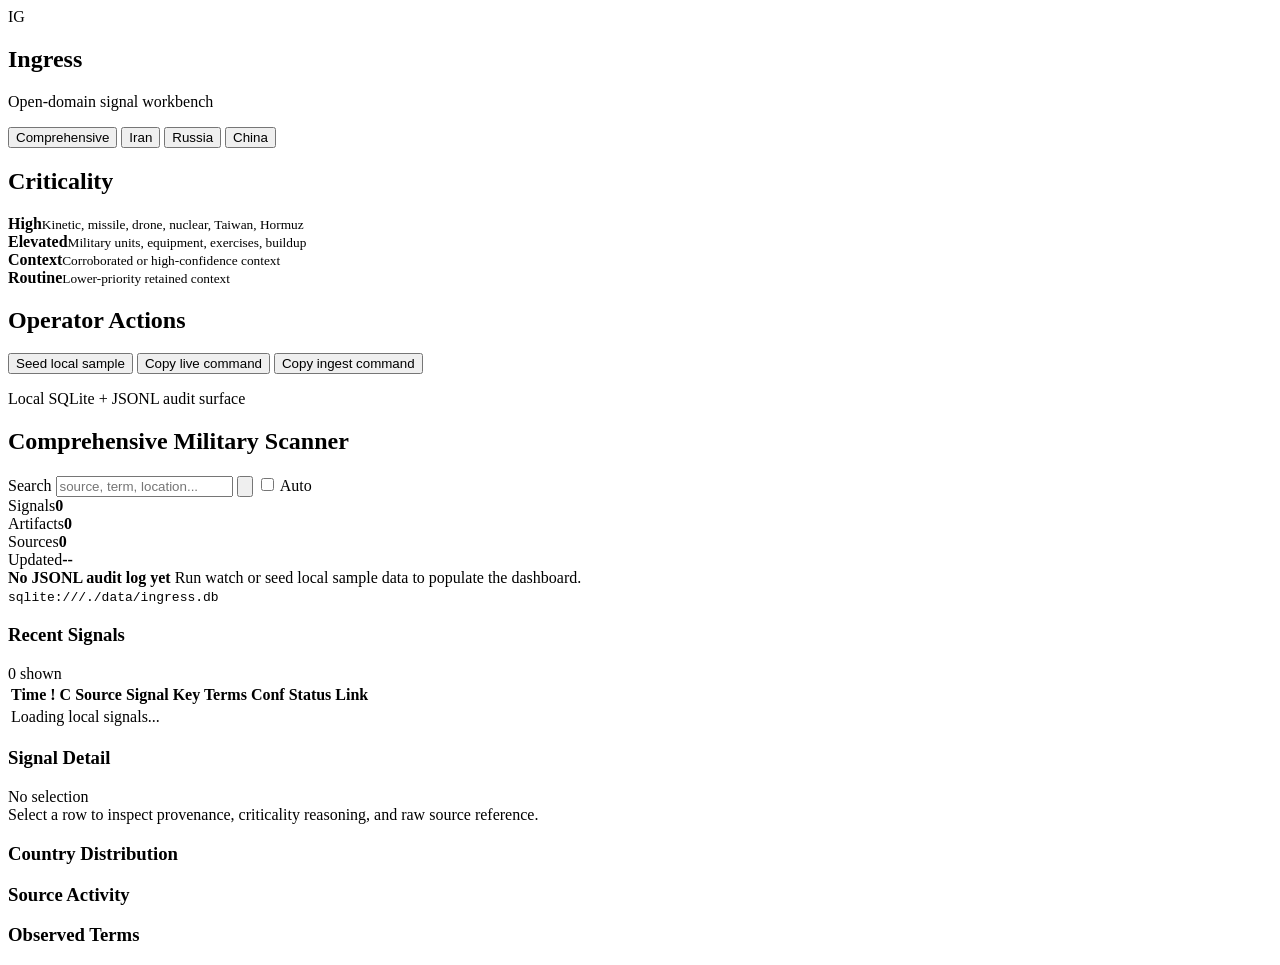
==== src/ingress/web/index.html @ f1802229 "Add Ingress web console" ====
<!doctype html>
<html lang="en">
  <head>
    <meta charset="utf-8" />
    <meta name="viewport" content="width=device-width, initial-scale=1" />
    <title>Ingress Web Console</title>
    <link rel="stylesheet" href="/assets/styles.css" />
  </head>
  <body>
    <div class="app-shell">
      <aside class="side-rail" aria-label="Ingress navigation">
        <div class="brand-block">
          <div class="brand-mark" aria-hidden="true">IG</div>
          <div>
            <h1>Ingress</h1>
            <p>Open-domain signal workbench</p>
          </div>
        </div>

        <nav class="target-nav" aria-label="Target focus">
          <button class="target-tab active" data-target="comprehensive" type="button">Comprehensive</button>
          <button class="target-tab" data-target="iran" type="button">Iran</button>
          <button class="target-tab" data-target="russia" type="button">Russia</button>
          <button class="target-tab" data-target="china" type="button">China</button>
        </nav>

        <section class="rail-section" aria-labelledby="legend-title">
          <h2 id="legend-title">Criticality</h2>
          <div class="legend-list">
            <div><span class="legend-dot high"></span><strong>High</strong><small>Kinetic, missile, drone, nuclear, Taiwan, Hormuz</small></div>
            <div><span class="legend-dot elevated"></span><strong>Elevated</strong><small>Military units, equipment, exercises, buildup</small></div>
            <div><span class="legend-dot context"></span><strong>Context</strong><small>Corroborated or high-confidence context</small></div>
            <div><span class="legend-dot routine"></span><strong>Routine</strong><small>Lower-priority retained context</small></div>
          </div>
        </section>

        <section class="rail-section commands" aria-labelledby="commands-title">
          <h2 id="commands-title">Operator Actions</h2>
          <button id="seedSample" class="command-button" type="button">Seed local sample</button>
          <button id="copyLive" class="command-button secondary" type="button">Copy live command</button>
          <button id="copyIngest" class="command-button secondary" type="button">Copy ingest command</button>
        </section>
      </aside>

      <main class="workspace">
        <header class="topbar">
          <div>
            <p class="eyeline">Local SQLite + JSONL audit surface</p>
            <h2 id="viewTitle">Comprehensive Military Scanner</h2>
          </div>
          <div class="toolbar" aria-label="Dashboard controls">
            <label class="search-box">
              <span>Search</span>
              <input id="searchInput" type="search" placeholder="source, term, location..." autocomplete="off" />
            </label>
            <button id="refreshNow" class="icon-button" type="button" title="Refresh now" aria-label="Refresh now">
              <svg viewBox="0 0 24 24" aria-hidden="true"><path d="M20 12a8 8 0 0 1-13.66 5.66M4 12A8 8 0 0 1 17.66 6.34"/><path d="M20 5v6h-6M4 19v-6h6"/></svg>
            </button>
            <label class="toggle">
              <input id="autoRefresh" type="checkbox" />
              <span>Auto</span>
            </label>
          </div>
        </header>

        <section class="metrics-strip" aria-label="Operational summary">
          <div class="metric"><span>Signals</span><strong id="metricSignals">0</strong></div>
          <div class="metric"><span>Artifacts</span><strong id="metricArtifacts">0</strong></div>
          <div class="metric"><span>Sources</span><strong id="metricSources">0</strong></div>
          <div class="metric"><span>Updated</span><strong id="metricUpdated">--</strong></div>
        </section>

        <section class="audit-band" aria-label="Audit status">
          <div>
            <strong id="auditName">No JSONL audit log yet</strong>
            <span id="auditMeta">Run watch or seed local sample data to populate the dashboard.</span>
          </div>
          <code id="dbUrl">sqlite:///./data/ingress.db</code>
        </section>

        <section class="content-grid">
          <div class="signal-panel">
            <div class="panel-heading">
              <h3>Recent Signals</h3>
              <span id="resultCount">0 shown</span>
            </div>
            <div class="table-wrap">
              <table class="signal-table">
                <thead>
                  <tr>
                    <th>Time</th>
                    <th>!</th>
                    <th>C</th>
                    <th>Source</th>
                    <th>Signal</th>
                    <th>Key Terms</th>
                    <th>Conf</th>
                    <th>Status</th>
                    <th>Link</th>
                  </tr>
                </thead>
                <tbody id="signalsBody">
                  <tr><td colspan="9" class="empty-state">Loading local signals...</td></tr>
                </tbody>
              </table>
            </div>
          </div>

          <aside class="detail-panel" aria-label="Selected signal detail">
            <div class="panel-heading">
              <h3>Signal Detail</h3>
              <span id="detailTarget">No selection</span>
            </div>
            <div id="detailBody" class="detail-empty">
              Select a row to inspect provenance, criticality reasoning, and raw source reference.
            </div>
          </aside>
        </section>

        <section class="bottom-grid" aria-label="Summary panels">
          <div class="summary-panel">
            <div class="panel-heading"><h3>Country Distribution</h3></div>
            <div id="countryBars" class="bar-list"></div>
          </div>
          <div class="summary-panel">
            <div class="panel-heading"><h3>Source Activity</h3></div>
            <div id="sourceList" class="rank-list"></div>
          </div>
          <div class="summary-panel">
            <div class="panel-heading"><h3>Observed Terms</h3></div>
            <div id="termList" class="term-cloud"></div>
          </div>
        </section>
      </main>
    </div>

    <div id="toast" class="toast" role="status" aria-live="polite"></div>
    <script src="/assets/app.js" type="module"></script>
  </body>
</html>
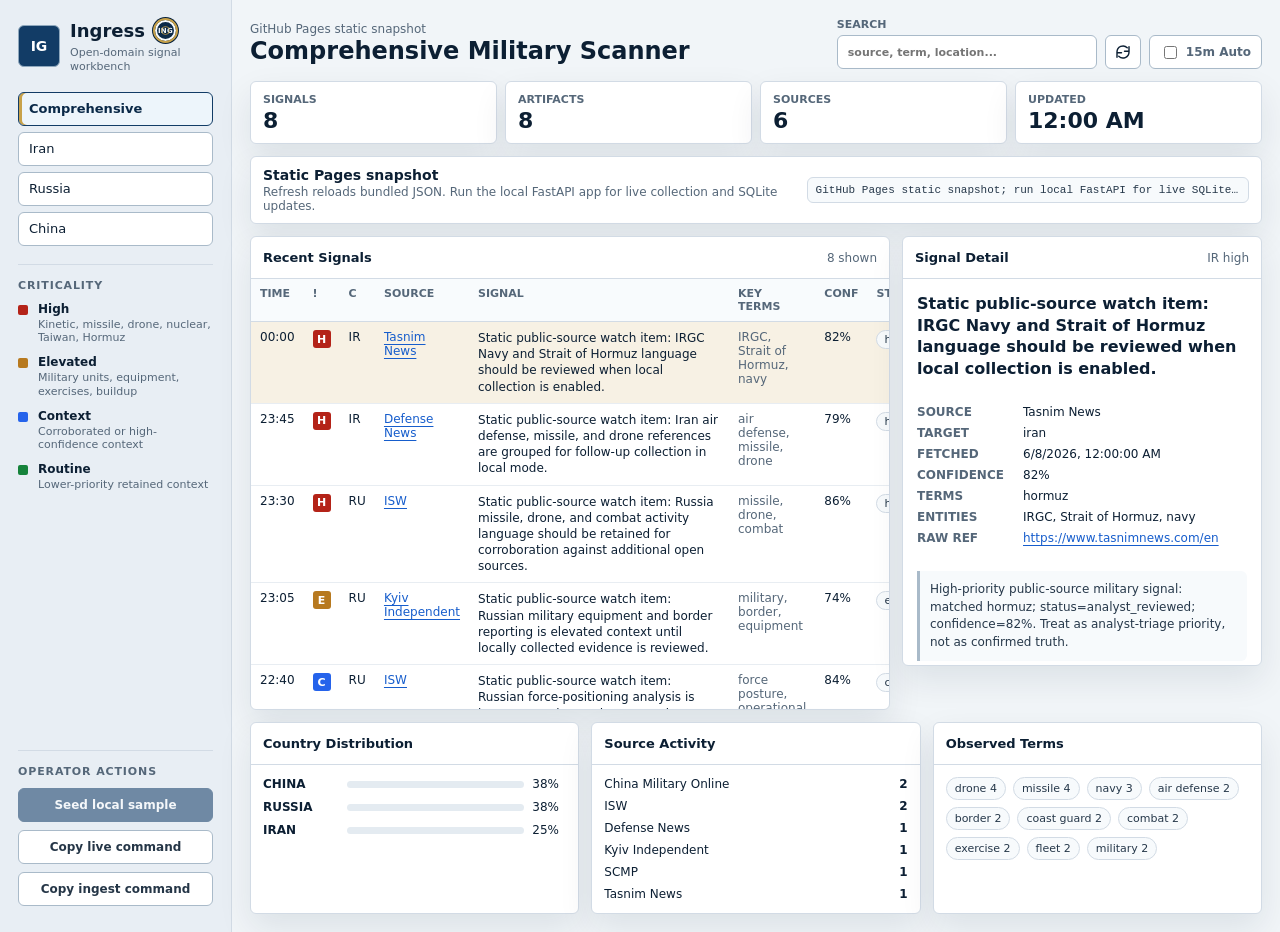
==== commit 4ae59fc7: "Publish GitHub Pages console" ====
--- a/src/ingress/web/index.html
+++ b/src/ingress/web/index.html
@@ -4,7 +4,7 @@
     <meta charset="utf-8" />
     <meta name="viewport" content="width=device-width, initial-scale=1" />
     <title>Ingress Web Console</title>
-    <link rel="stylesheet" href="/assets/styles.css" />
+    <link rel="stylesheet" href="assets/styles.css" />
   </head>
   <body>
     <div class="app-shell">
@@ -12,7 +12,10 @@
         <div class="brand-block">
           <div class="brand-mark" aria-hidden="true">IG</div>
           <div>
-            <h1>Ingress</h1>
+            <div class="brand-title-row">
+              <h1>Ingress</h1>
+              <span class="agency-seal" aria-hidden="true">ING</span>
+            </div>
             <p>Open-domain signal workbench</p>
           </div>
         </div>
@@ -58,7 +61,7 @@
             </button>
             <label class="toggle">
               <input id="autoRefresh" type="checkbox" />
-              <span>Auto</span>
+              <span>15m Auto</span>
             </label>
           </div>
         </header>
@@ -135,6 +138,6 @@
     </div>
 
     <div id="toast" class="toast" role="status" aria-live="polite"></div>
-    <script src="/assets/app.js" type="module"></script>
+    <script src="assets/app.js" type="module"></script>
   </body>
 </html>
--- a/src/ingress/web/assets/styles.css
+++ b/src/ingress/web/assets/styles.css
@@ -0,0 +1,821 @@
+:root {
+  color-scheme: light;
+  --bg: #f1f5f8;
+  --surface: #ffffff;
+  --surface-strong: #f7fafc;
+  --ink: #0c1f33;
+  --muted: #556779;
+  --faint: #8797a8;
+  --line: #d2dbe5;
+  --line-strong: #a9bac9;
+  --accent: #123c66;
+  --accent-strong: #0a2948;
+  --accent-soft: #edf5fb;
+  --seal-gold: #c8a24a;
+  --seal-gold-dark: #94701e;
+  --high: #b42318;
+  --elevated: #b7791f;
+  --context: #2563eb;
+  --routine: #16833b;
+  --shadow: 0 14px 34px rgba(13, 31, 51, 0.09);
+  --radius: 6px;
+}
+
+* {
+  box-sizing: border-box;
+}
+
+html,
+body {
+  min-height: 100%;
+}
+
+body {
+  margin: 0;
+  background: var(--bg);
+  color: var(--ink);
+  font-family:
+    Inter, ui-sans-serif, system-ui, -apple-system, BlinkMacSystemFont, "Segoe UI", sans-serif;
+  font-size: 14px;
+  letter-spacing: 0;
+  overflow-x: hidden;
+}
+
+button,
+input {
+  font: inherit;
+}
+
+button {
+  cursor: pointer;
+}
+
+button:disabled {
+  cursor: not-allowed;
+  opacity: 0.56;
+}
+
+a {
+  color: #165dcc;
+  text-decoration-thickness: 1px;
+  text-underline-offset: 3px;
+}
+
+.app-shell {
+  display: grid;
+  grid-template-columns: 232px minmax(0, 1fr);
+  min-height: 100vh;
+}
+
+.side-rail {
+  display: flex;
+  flex-direction: column;
+  gap: 18px;
+  padding: 18px;
+  border-right: 1px solid var(--line);
+  background: #e8eef4;
+}
+
+.brand-block {
+  display: grid;
+  grid-template-columns: 42px minmax(0, 1fr);
+  gap: 10px;
+  align-items: center;
+}
+
+.brand-mark {
+  display: grid;
+  place-items: center;
+  width: 42px;
+  height: 42px;
+  border: 1px solid #8fa8bd;
+  background: var(--accent);
+  color: #fff;
+  font-weight: 800;
+  border-radius: var(--radius);
+}
+
+.brand-title-row {
+  display: flex;
+  align-items: center;
+  gap: 8px;
+  min-width: 0;
+}
+
+.agency-seal {
+  position: relative;
+  display: inline-grid;
+  flex: 0 0 auto;
+  place-items: center;
+  width: 25px;
+  height: 25px;
+  border: 2px solid var(--seal-gold);
+  border-radius: 50%;
+  background: var(--accent-strong);
+  box-shadow:
+    inset 0 0 0 2px #f8fbfd,
+    0 0 0 1px #08223c;
+  color: #f8fbfd;
+  font-size: 7px;
+  font-weight: 900;
+  letter-spacing: 0.04em;
+}
+
+.agency-seal::before {
+  position: absolute;
+  inset: 6px;
+  border: 1px solid rgba(200, 162, 74, 0.76);
+  border-radius: 50%;
+  content: "";
+}
+
+.brand-block h1,
+.brand-block p,
+.topbar h2,
+.topbar p,
+.panel-heading h3 {
+  margin: 0;
+}
+
+.brand-block h1 {
+  font-size: 18px;
+  line-height: 1.1;
+}
+
+.brand-block p {
+  margin-top: 3px;
+  color: var(--muted);
+  font-size: 11px;
+  line-height: 1.25;
+}
+
+.target-nav {
+  display: grid;
+  gap: 6px;
+}
+
+.target-tab,
+.command-button,
+.icon-button {
+  min-height: 34px;
+  border: 1px solid var(--line-strong);
+  border-radius: var(--radius);
+  background: var(--surface);
+  color: var(--ink);
+}
+
+.target-tab {
+  padding: 0 10px;
+  text-align: left;
+  font-size: 13px;
+}
+
+.target-tab:hover,
+.command-button:hover,
+.icon-button:hover {
+  border-color: #9fa99b;
+  background: #fcfdfb;
+}
+
+.target-tab.active {
+  border-color: var(--accent);
+  background: var(--accent-soft);
+  box-shadow: inset 3px 0 0 var(--seal-gold);
+  color: var(--accent-strong);
+  font-weight: 700;
+}
+
+.rail-section {
+  padding-top: 14px;
+  border-top: 1px solid var(--line);
+}
+
+.rail-section h2 {
+  margin: 0 0 10px;
+  color: var(--muted);
+  font-size: 11px;
+  font-weight: 800;
+  letter-spacing: 0.08em;
+  text-transform: uppercase;
+}
+
+.legend-list {
+  display: grid;
+  gap: 10px;
+}
+
+.legend-list div {
+  display: grid;
+  grid-template-columns: 12px minmax(0, 1fr);
+  column-gap: 8px;
+  row-gap: 2px;
+  align-items: start;
+}
+
+.legend-list strong {
+  font-size: 12px;
+}
+
+.legend-list small {
+  grid-column: 2;
+  color: var(--muted);
+  font-size: 11px;
+  line-height: 1.25;
+}
+
+.legend-dot {
+  width: 10px;
+  height: 10px;
+  margin-top: 3px;
+  border-radius: 2px;
+}
+
+.legend-dot.high,
+.crit-high {
+  background: var(--high);
+}
+
+.legend-dot.elevated,
+.crit-elevated {
+  background: var(--elevated);
+}
+
+.legend-dot.context,
+.crit-corroborated {
+  background: var(--context);
+}
+
+.legend-dot.routine,
+.crit-routine {
+  background: var(--routine);
+}
+
+.commands {
+  margin-top: auto;
+}
+
+.command-button {
+  width: 100%;
+  margin-bottom: 8px;
+  padding: 0 10px;
+  font-size: 12px;
+  font-weight: 700;
+}
+
+.command-button:not(.secondary) {
+  border-color: var(--accent);
+  background: var(--accent);
+  color: #fff;
+}
+
+.command-button.secondary {
+  color: #253647;
+}
+
+.workspace {
+  display: flex;
+  flex-direction: column;
+  gap: 12px;
+  min-width: 0;
+  padding: 18px;
+}
+
+.topbar {
+  display: flex;
+  align-items: center;
+  justify-content: space-between;
+  gap: 14px;
+}
+
+.eyeline {
+  color: var(--muted);
+  font-size: 12px;
+}
+
+.topbar h2 {
+  margin-top: 2px;
+  font-size: 24px;
+  line-height: 1.15;
+}
+
+.toolbar {
+  display: flex;
+  align-items: end;
+  gap: 8px;
+}
+
+.search-box {
+  display: grid;
+  gap: 4px;
+  min-width: 260px;
+  color: var(--muted);
+  font-size: 11px;
+  font-weight: 700;
+  text-transform: uppercase;
+}
+
+.search-box input {
+  width: 100%;
+  height: 34px;
+  border: 1px solid var(--line-strong);
+  border-radius: var(--radius);
+  background: var(--surface);
+  color: var(--ink);
+  padding: 0 10px;
+}
+
+.icon-button {
+  display: grid;
+  place-items: center;
+  width: 36px;
+  height: 34px;
+}
+
+.icon-button svg {
+  width: 18px;
+  height: 18px;
+  fill: none;
+  stroke: currentColor;
+  stroke-linecap: round;
+  stroke-linejoin: round;
+  stroke-width: 1.9;
+}
+
+.toggle {
+  display: flex;
+  align-items: center;
+  gap: 6px;
+  height: 34px;
+  padding: 0 10px;
+  border: 1px solid var(--line-strong);
+  border-radius: var(--radius);
+  background: var(--surface);
+  color: var(--muted);
+  font-size: 12px;
+  font-weight: 700;
+}
+
+.metrics-strip {
+  display: grid;
+  grid-template-columns: repeat(4, minmax(0, 1fr));
+  gap: 8px;
+}
+
+.metric,
+.audit-band,
+.signal-panel,
+.detail-panel,
+.summary-panel {
+  border: 1px solid var(--line);
+  border-radius: var(--radius);
+  background: var(--surface);
+  box-shadow: var(--shadow);
+}
+
+.metric {
+  padding: 11px 12px;
+}
+
+.metric span {
+  display: block;
+  color: var(--muted);
+  font-size: 11px;
+  font-weight: 800;
+  text-transform: uppercase;
+}
+
+.metric strong {
+  display: block;
+  margin-top: 4px;
+  font-size: 22px;
+  line-height: 1;
+}
+
+.audit-band {
+  display: flex;
+  align-items: center;
+  justify-content: space-between;
+  gap: 12px;
+  padding: 10px 12px;
+}
+
+.audit-band strong,
+.audit-band span {
+  display: block;
+}
+
+.audit-band span {
+  margin-top: 2px;
+  color: var(--muted);
+  font-size: 12px;
+}
+
+.audit-band code {
+  max-width: 45%;
+  overflow: hidden;
+  border: 1px solid var(--line);
+  border-radius: var(--radius);
+  background: var(--surface-strong);
+  color: #26384a;
+  font-family: "SFMono-Regular", Consolas, "Liberation Mono", monospace;
+  font-size: 11px;
+  padding: 6px 8px;
+  text-overflow: ellipsis;
+  white-space: nowrap;
+}
+
+.content-grid {
+  display: grid;
+  grid-template-columns: minmax(0, 1fr) 360px;
+  gap: 12px;
+  align-items: start;
+  min-height: 360px;
+}
+
+.signal-panel,
+.detail-panel,
+.summary-panel {
+  min-width: 0;
+}
+
+.panel-heading {
+  display: flex;
+  align-items: center;
+  justify-content: space-between;
+  gap: 8px;
+  min-height: 42px;
+  border-bottom: 1px solid var(--line);
+  padding: 0 12px;
+}
+
+.panel-heading h3 {
+  font-size: 13px;
+}
+
+.panel-heading span {
+  color: var(--muted);
+  font-size: 12px;
+}
+
+.table-wrap {
+  overflow: auto;
+  max-height: min(430px, calc(100vh - 318px));
+}
+
+.signal-table {
+  width: 100%;
+  border-collapse: collapse;
+  font-size: 12px;
+}
+
+.signal-table th {
+  position: sticky;
+  top: 0;
+  z-index: 1;
+  border-bottom: 1px solid var(--line);
+  background: #f8fbfd;
+  color: var(--muted);
+  font-size: 11px;
+  font-weight: 800;
+  text-align: left;
+  text-transform: uppercase;
+}
+
+.signal-table th,
+.signal-table td {
+  padding: 8px 9px;
+  vertical-align: top;
+}
+
+.signal-table tbody tr {
+  border-bottom: 1px solid #e8edf2;
+}
+
+.signal-table tbody tr:hover,
+.signal-table tbody tr.selected {
+  background: #f7f1e4;
+}
+
+.crit-cell {
+  display: inline-grid;
+  place-items: center;
+  min-width: 18px;
+  height: 18px;
+  border-radius: 3px;
+  color: #fff;
+  font-size: 11px;
+  font-weight: 900;
+}
+
+.signal-text {
+  min-width: 260px;
+  max-width: 540px;
+  color: var(--ink);
+  line-height: 1.35;
+}
+
+.term-line,
+.muted {
+  color: var(--muted);
+}
+
+.term-line {
+  max-width: 190px;
+}
+
+.nowrap {
+  white-space: nowrap;
+}
+
+.status-pill {
+  display: inline-block;
+  border: 1px solid var(--line);
+  border-radius: 999px;
+  padding: 2px 7px;
+  background: var(--surface-strong);
+  color: #26384a;
+  font-size: 11px;
+  white-space: nowrap;
+}
+
+.empty-state {
+  height: 180px;
+  color: var(--muted);
+  text-align: center;
+}
+
+.detail-panel {
+  align-self: start;
+  height: min(430px, calc(100vh - 318px));
+  min-height: 300px;
+  overflow: hidden;
+}
+
+.detail-empty,
+.detail-content {
+  padding: 14px;
+}
+
+.detail-content {
+  max-height: calc(100% - 42px);
+  overflow: auto;
+}
+
+.detail-empty {
+  color: var(--muted);
+  line-height: 1.45;
+}
+
+.detail-content {
+  display: grid;
+  gap: 14px;
+}
+
+.detail-title {
+  font-size: 16px;
+  line-height: 1.35;
+  margin: 0;
+}
+
+.detail-grid {
+  display: grid;
+  grid-template-columns: 96px minmax(0, 1fr);
+  gap: 7px 10px;
+  font-size: 12px;
+}
+
+.detail-grid dt {
+  color: var(--muted);
+  font-weight: 800;
+  text-transform: uppercase;
+}
+
+.detail-grid dd {
+  margin: 0;
+  min-width: 0;
+  overflow-wrap: anywhere;
+}
+
+.reason-box {
+  border-left: 3px solid var(--line-strong);
+  background: var(--surface-strong);
+  border-radius: 0 var(--radius) var(--radius) 0;
+  padding: 10px;
+  color: #26384a;
+  font-size: 12px;
+  line-height: 1.45;
+}
+
+.bottom-grid {
+  display: grid;
+  grid-template-columns: 1fr 1fr 1fr;
+  gap: 12px;
+}
+
+.bar-list,
+.rank-list,
+.term-cloud {
+  padding: 12px;
+}
+
+.bar-row {
+  display: grid;
+  grid-template-columns: 76px minmax(0, 1fr) 34px;
+  gap: 8px;
+  align-items: center;
+  margin-bottom: 9px;
+  font-size: 12px;
+}
+
+.bar-track {
+  height: 7px;
+  overflow: hidden;
+  border-radius: 999px;
+  background: #e4ebf1;
+}
+
+.bar-fill {
+  height: 100%;
+  background: var(--seal-gold-dark);
+}
+
+.rank-list {
+  display: grid;
+  gap: 8px;
+}
+
+.rank-row {
+  display: flex;
+  justify-content: space-between;
+  gap: 8px;
+  font-size: 12px;
+}
+
+.term-cloud {
+  display: flex;
+  flex-wrap: wrap;
+  gap: 7px;
+}
+
+.term-chip {
+  border: 1px solid var(--line);
+  border-radius: 999px;
+  background: var(--surface-strong);
+  color: #26384a;
+  padding: 4px 8px;
+  font-size: 11px;
+}
+
+.toast {
+  position: fixed;
+  right: 18px;
+  bottom: 18px;
+  max-width: min(360px, calc(100vw - 36px));
+  transform: translateY(18px);
+  opacity: 0;
+  pointer-events: none;
+  border: 1px solid var(--line-strong);
+  border-radius: var(--radius);
+  background: #151815;
+  color: #fff;
+  padding: 10px 12px;
+  font-size: 12px;
+  transition:
+    opacity 160ms ease,
+    transform 160ms ease;
+}
+
+.toast.visible {
+  transform: translateY(0);
+  opacity: 1;
+}
+
+@media (max-width: 1180px) {
+  .content-grid {
+    grid-template-columns: minmax(0, 1fr);
+  }
+
+  .detail-panel {
+    min-height: 0;
+  }
+
+  .bottom-grid {
+    grid-template-columns: 1fr 1fr;
+  }
+
+  .signal-table th:nth-child(6),
+  .signal-table td:nth-child(6),
+  .signal-table th:nth-child(8),
+  .signal-table td:nth-child(8) {
+    display: none;
+  }
+}
+
+@media (max-width: 880px) {
+  .app-shell {
+    grid-template-columns: 1fr;
+  }
+
+  .side-rail {
+    position: static;
+    border-right: 0;
+    border-bottom: 1px solid var(--line);
+  }
+
+  .target-nav {
+    grid-template-columns: repeat(4, minmax(0, 1fr));
+  }
+
+  .target-tab {
+    text-align: center;
+  }
+
+  .legend-list,
+  .commands {
+    display: none;
+  }
+
+  .legend-list {
+    display: grid;
+    grid-template-columns: repeat(2, minmax(0, 1fr));
+  }
+
+  .legend-list small {
+    display: none;
+  }
+
+  .topbar,
+  .audit-band {
+    align-items: stretch;
+    flex-direction: column;
+  }
+
+  .toolbar {
+    align-items: center;
+    width: 100%;
+  }
+
+  .search-box {
+    min-width: 0;
+    flex: 1;
+  }
+
+  .metrics-strip {
+    grid-template-columns: repeat(2, minmax(0, 1fr));
+  }
+
+  .bottom-grid {
+    grid-template-columns: 1fr;
+  }
+
+  .audit-band code {
+    max-width: 100%;
+  }
+}
+
+@media (max-width: 640px) {
+  .workspace,
+  .side-rail {
+    padding: 12px;
+  }
+
+  .topbar h2 {
+    font-size: 20px;
+  }
+
+  .target-nav {
+    grid-template-columns: repeat(2, minmax(0, 1fr));
+  }
+
+  .toolbar {
+    display: grid;
+    grid-template-columns: 36px auto;
+  }
+
+  .search-box {
+    grid-column: 1 / 3;
+  }
+
+  .toggle {
+    grid-column: 2;
+    justify-self: start;
+    height: 30px;
+  }
+
+  .signal-table th:nth-child(1),
+  .signal-table td:nth-child(1),
+  .signal-table th:nth-child(7),
+  .signal-table td:nth-child(7),
+  .signal-table th:nth-child(9),
+  .signal-table td:nth-child(9) {
+    display: none;
+  }
+
+  .signal-text {
+    min-width: 190px;
+  }
+
+  .detail-panel {
+    height: 360px;
+  }
+}
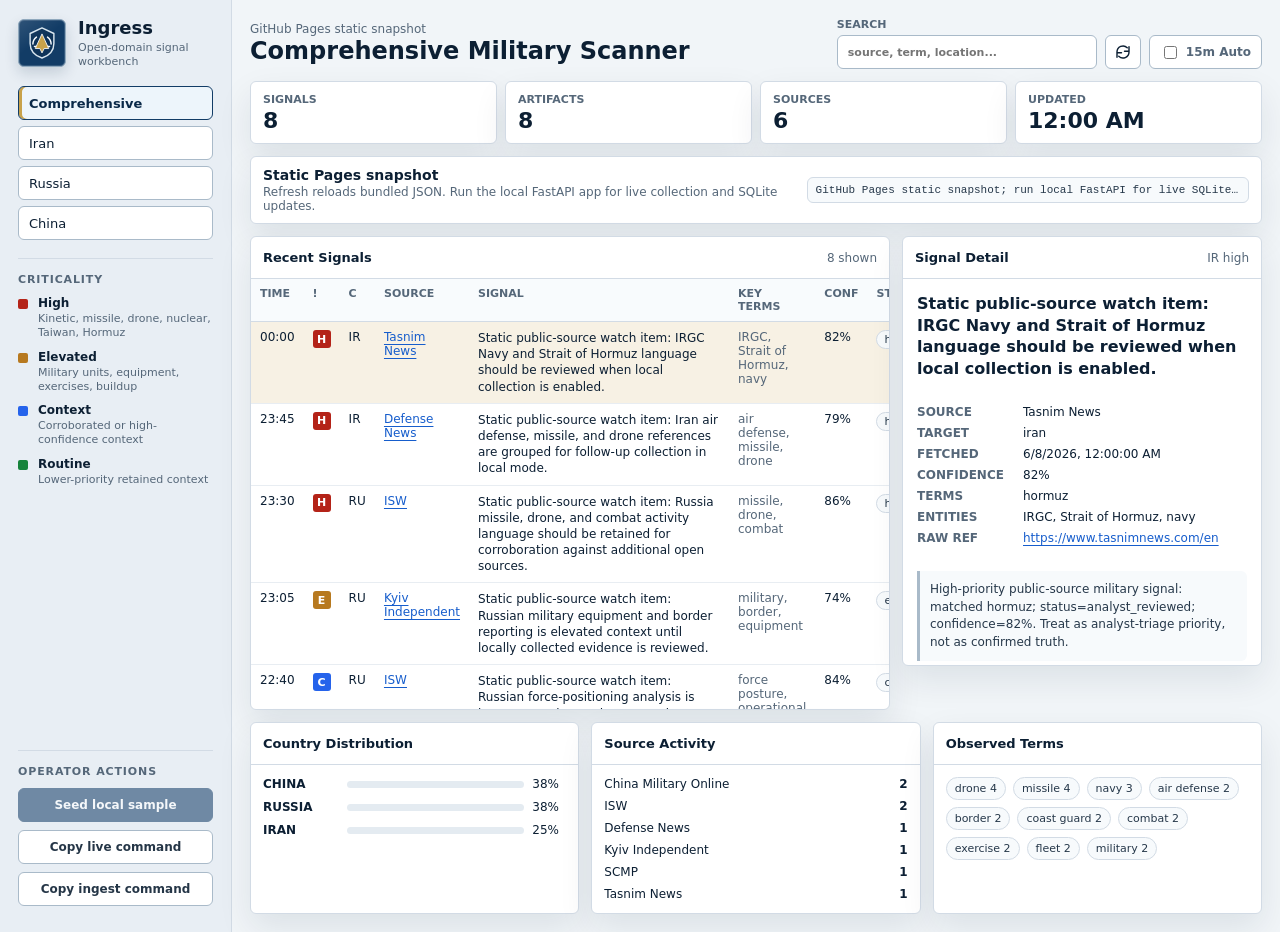
==== commit 9c2d00f0: "Replace seal badge with Ingress emblem" ====
--- a/src/ingress/web/index.html
+++ b/src/ingress/web/index.html
@@ -10,11 +10,17 @@
     <div class="app-shell">
       <aside class="side-rail" aria-label="Ingress navigation">
         <div class="brand-block">
-          <div class="brand-mark" aria-hidden="true">IG</div>
+          <div class="brand-emblem" aria-hidden="true">
+            <svg viewBox="0 0 48 48" focusable="false">
+              <path class="emblem-shield" d="M24 5 39 12v12.5c0 8.6-5.8 15.3-15 18.5-9.2-3.2-15-9.9-15-18.5V12l15-7Z" />
+              <path class="emblem-horizon" d="M14.5 28.5h19" />
+              <path class="emblem-arrow" d="M24 12.5 32.5 31h-5.8L24 36.5 21.3 31h-5.8L24 12.5Z" />
+              <path class="emblem-pulse" d="M17 16.5a11.2 11.2 0 0 0-4.5 8.8M31 16.5a11.2 11.2 0 0 1 4.5 8.8" />
+            </svg>
+          </div>
           <div>
             <div class="brand-title-row">
               <h1>Ingress</h1>
-              <span class="agency-seal" aria-hidden="true">ING</span>
             </div>
             <p>Open-domain signal workbench</p>
           </div>
--- a/src/ingress/web/assets/styles.css
+++ b/src/ingress/web/assets/styles.css
@@ -11,8 +11,8 @@
   --accent: #123c66;
   --accent-strong: #0a2948;
   --accent-soft: #edf5fb;
-  --seal-gold: #c8a24a;
-  --seal-gold-dark: #94701e;
+  --emblem-gold: #c8a24a;
+  --emblem-gold-dark: #94701e;
   --high: #b42318;
   --elevated: #b7791f;
   --context: #2563eb;
@@ -78,21 +78,51 @@
 
 .brand-block {
   display: grid;
-  grid-template-columns: 42px minmax(0, 1fr);
-  gap: 10px;
+  grid-template-columns: 48px minmax(0, 1fr);
+  gap: 12px;
   align-items: center;
 }
 
-.brand-mark {
+.brand-emblem {
   display: grid;
   place-items: center;
-  width: 42px;
-  height: 42px;
+  width: 48px;
+  height: 48px;
   border: 1px solid #8fa8bd;
-  background: var(--accent);
-  color: #fff;
-  font-weight: 800;
   border-radius: var(--radius);
+  background:
+    linear-gradient(145deg, rgba(255, 255, 255, 0.12), transparent 45%),
+    var(--accent);
+  box-shadow:
+    inset 0 0 0 1px rgba(255, 255, 255, 0.14),
+    0 6px 14px rgba(10, 41, 72, 0.16);
+}
+
+.brand-emblem svg {
+  width: 38px;
+  height: 38px;
+}
+
+.emblem-shield {
+  fill: rgba(10, 41, 72, 0.42);
+  stroke: #d9e6ef;
+  stroke-linejoin: round;
+  stroke-width: 1.8;
+}
+
+.emblem-arrow {
+  fill: var(--emblem-gold);
+  stroke: #f7fbff;
+  stroke-linejoin: round;
+  stroke-width: 1.1;
+}
+
+.emblem-horizon,
+.emblem-pulse {
+  fill: none;
+  stroke: #f7fbff;
+  stroke-linecap: round;
+  stroke-width: 1.8;
 }
 
 .brand-title-row {
@@ -100,33 +130,6 @@
   align-items: center;
   gap: 8px;
   min-width: 0;
-}
-
-.agency-seal {
-  position: relative;
-  display: inline-grid;
-  flex: 0 0 auto;
-  place-items: center;
-  width: 25px;
-  height: 25px;
-  border: 2px solid var(--seal-gold);
-  border-radius: 50%;
-  background: var(--accent-strong);
-  box-shadow:
-    inset 0 0 0 2px #f8fbfd,
-    0 0 0 1px #08223c;
-  color: #f8fbfd;
-  font-size: 7px;
-  font-weight: 900;
-  letter-spacing: 0.04em;
-}
-
-.agency-seal::before {
-  position: absolute;
-  inset: 6px;
-  border: 1px solid rgba(200, 162, 74, 0.76);
-  border-radius: 50%;
-  content: "";
 }
 
 .brand-block h1,
@@ -180,7 +183,7 @@
 .target-tab.active {
   border-color: var(--accent);
   background: var(--accent-soft);
-  box-shadow: inset 3px 0 0 var(--seal-gold);
+  box-shadow: inset 3px 0 0 var(--emblem-gold);
   color: var(--accent-strong);
   font-weight: 700;
 }
@@ -636,7 +639,7 @@
 
 .bar-fill {
   height: 100%;
-  background: var(--seal-gold-dark);
+  background: var(--emblem-gold-dark);
 }
 
 .rank-list {
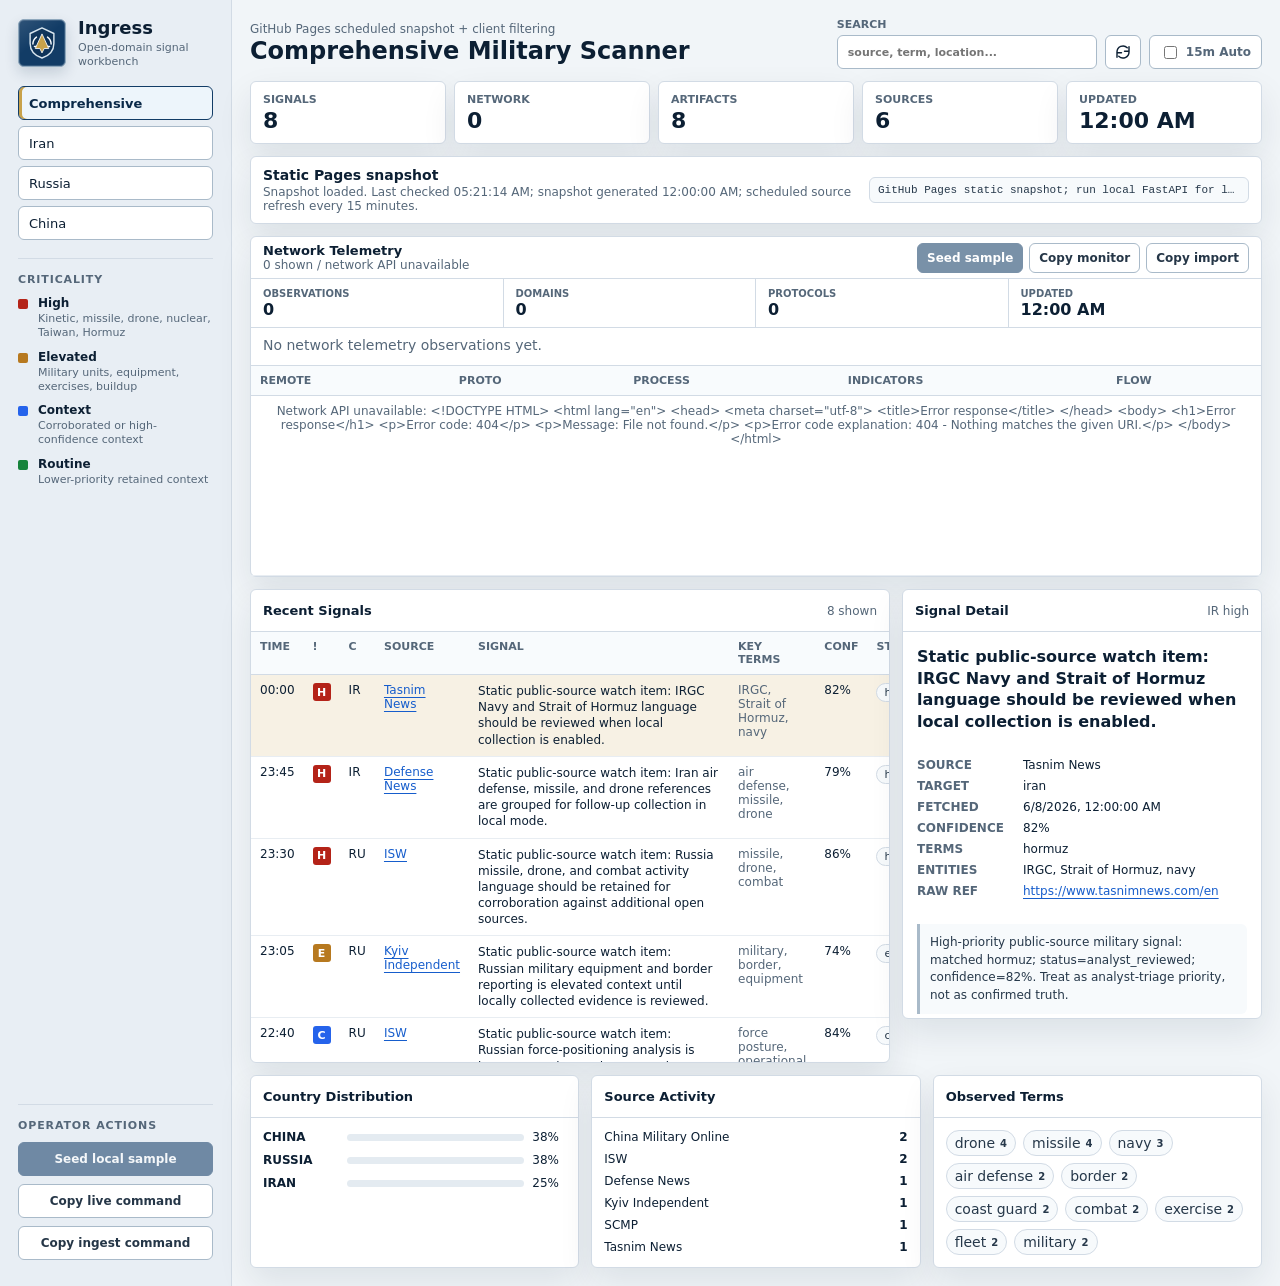
==== commit 0251e1af: "Add network telemetry dashboard support" ====
--- a/src/ingress/web/index.html
+++ b/src/ingress/web/index.html
@@ -74,6 +74,7 @@
 
         <section class="metrics-strip" aria-label="Operational summary">
           <div class="metric"><span>Signals</span><strong id="metricSignals">0</strong></div>
+          <div class="metric"><span>Network</span><strong id="metricNetwork">0</strong></div>
           <div class="metric"><span>Artifacts</span><strong id="metricArtifacts">0</strong></div>
           <div class="metric"><span>Sources</span><strong id="metricSources">0</strong></div>
           <div class="metric"><span>Updated</span><strong id="metricUpdated">--</strong></div>
@@ -85,6 +86,43 @@
             <span id="auditMeta">Run watch or seed local sample data to populate the dashboard.</span>
           </div>
           <code id="dbUrl">sqlite:///./data/ingress.db</code>
+        </section>
+
+        <section class="network-panel" aria-label="Network telemetry">
+          <div class="panel-heading network-heading">
+            <div>
+              <h3>Network Telemetry</h3>
+              <span id="networkResultCount">0 observations</span>
+            </div>
+            <div class="network-actions">
+              <button id="seedNetwork" class="mini-button" type="button">Seed sample</button>
+              <button id="copyNetwork" class="mini-button secondary" type="button">Copy monitor</button>
+              <button id="copyNetworkImport" class="mini-button secondary" type="button">Copy import</button>
+            </div>
+          </div>
+          <div class="network-summary-strip">
+            <div><span>Observations</span><strong id="networkCount">0</strong></div>
+            <div><span>Domains</span><strong id="networkDomains">0</strong></div>
+            <div><span>Protocols</span><strong id="networkProtocols">0</strong></div>
+            <div><span>Updated</span><strong id="networkUpdated">--</strong></div>
+          </div>
+          <div id="networkHighlights" class="network-highlights"></div>
+          <div class="network-table-wrap">
+            <table class="network-table">
+              <thead>
+                <tr>
+                  <th>Remote</th>
+                  <th>Proto</th>
+                  <th>Process</th>
+                  <th>Indicators</th>
+                  <th>Flow</th>
+                </tr>
+              </thead>
+              <tbody id="networkBody">
+                <tr><td colspan="5" class="empty-state">Loading network telemetry...</td></tr>
+              </tbody>
+            </table>
+          </div>
         </section>
 
         <section class="content-grid">
--- a/src/ingress/web/assets/styles.css
+++ b/src/ingress/web/assets/styles.css
@@ -159,6 +159,7 @@
 
 .target-tab,
 .command-button,
+.mini-button,
 .icon-button {
   min-height: 34px;
   border: 1px solid var(--line-strong);
@@ -175,6 +176,7 @@
 
 .target-tab:hover,
 .command-button:hover,
+.mini-button:hover,
 .icon-button:hover {
   border-color: #9fa99b;
   background: #fcfdfb;
@@ -273,6 +275,21 @@
 
 .command-button.secondary {
   color: #253647;
+}
+
+.mini-button {
+  min-height: 30px;
+  padding: 0 9px;
+  color: #253647;
+  font-size: 12px;
+  font-weight: 800;
+  white-space: nowrap;
+}
+
+.mini-button:not(.secondary) {
+  border-color: var(--accent);
+  background: var(--accent);
+  color: #fff;
 }
 
 .workspace {
@@ -344,6 +361,20 @@
   stroke-width: 1.9;
 }
 
+.icon-button.loading svg {
+  animation: spin-refresh 700ms linear infinite;
+}
+
+@keyframes spin-refresh {
+  from {
+    transform: rotate(0deg);
+  }
+
+  to {
+    transform: rotate(360deg);
+  }
+}
+
 .toggle {
   display: flex;
   align-items: center;
@@ -360,12 +391,13 @@
 
 .metrics-strip {
   display: grid;
-  grid-template-columns: repeat(4, minmax(0, 1fr));
+  grid-template-columns: repeat(5, minmax(0, 1fr));
   gap: 8px;
 }
 
 .metric,
 .audit-band,
+.network-panel,
 .signal-panel,
 .detail-panel,
 .summary-panel {
@@ -436,9 +468,152 @@
 }
 
 .signal-panel,
+.network-panel,
 .detail-panel,
 .summary-panel {
   min-width: 0;
+}
+
+.network-heading {
+  min-height: 48px;
+}
+
+.network-heading > div:first-child {
+  min-width: 0;
+}
+
+.network-heading h3,
+.network-heading span {
+  display: block;
+}
+
+.network-actions {
+  display: flex;
+  flex-wrap: wrap;
+  justify-content: flex-end;
+  gap: 6px;
+}
+
+.network-summary-strip {
+  display: grid;
+  grid-template-columns: repeat(4, minmax(0, 1fr));
+  border-bottom: 1px solid var(--line);
+}
+
+.network-summary-strip div {
+  min-width: 0;
+  border-right: 1px solid var(--line);
+  padding: 9px 12px;
+}
+
+.network-summary-strip div:last-child {
+  border-right: 0;
+}
+
+.network-summary-strip span {
+  display: block;
+  color: var(--muted);
+  font-size: 10px;
+  font-weight: 800;
+  text-transform: uppercase;
+}
+
+.network-summary-strip strong {
+  display: block;
+  margin-top: 3px;
+  overflow: hidden;
+  font-size: 16px;
+  line-height: 1;
+  text-overflow: ellipsis;
+  white-space: nowrap;
+}
+
+.network-highlights {
+  display: flex;
+  flex-wrap: wrap;
+  gap: 7px;
+  min-height: 38px;
+  border-bottom: 1px solid var(--line);
+  padding: 9px 12px;
+}
+
+.telemetry-pill {
+  display: inline-flex;
+  align-items: center;
+  max-width: 100%;
+  gap: 6px;
+  border: 1px solid var(--line);
+  border-radius: 999px;
+  background: var(--surface-strong);
+  color: #26384a;
+  padding: 4px 8px;
+  font-size: 11px;
+}
+
+.telemetry-pill strong {
+  color: var(--accent);
+  font-size: 10px;
+  text-transform: uppercase;
+}
+
+.telemetry-pill em {
+  color: var(--muted);
+  font-style: normal;
+  font-weight: 800;
+}
+
+.network-table-wrap {
+  overflow: auto;
+  max-height: 240px;
+}
+
+.network-table {
+  width: 100%;
+  border-collapse: collapse;
+  font-size: 12px;
+}
+
+.network-table th {
+  position: sticky;
+  top: 0;
+  z-index: 1;
+  border-bottom: 1px solid var(--line);
+  background: #f8fbfd;
+  color: var(--muted);
+  font-size: 11px;
+  font-weight: 800;
+  text-align: left;
+  text-transform: uppercase;
+}
+
+.network-table th,
+.network-table td {
+  padding: 8px 9px;
+  vertical-align: top;
+}
+
+.network-table tbody tr {
+  border-bottom: 1px solid #e8edf2;
+}
+
+.network-table tbody tr:hover,
+.network-table tbody tr.selected {
+  background: #f1f7ed;
+}
+
+.network-table td:first-child strong,
+.network-table td:first-child span {
+  display: block;
+}
+
+.network-table td:first-child strong {
+  overflow-wrap: anywhere;
+}
+
+.network-table td:first-child span {
+  margin-top: 2px;
+  color: var(--muted);
+  font-size: 11px;
 }
 
 .panel-heading {
@@ -661,12 +836,38 @@
 }
 
 .term-chip {
+  display: inline-flex;
+  align-items: center;
+  gap: 5px;
   border: 1px solid var(--line);
   border-radius: 999px;
   background: var(--surface-strong);
   color: #26384a;
   padding: 4px 8px;
   font-size: 11px;
+  font: inherit;
+  cursor: pointer;
+}
+
+.term-chip:hover {
+  border-color: var(--accent);
+  background: var(--accent-soft);
+}
+
+.term-chip.active {
+  border-color: var(--accent);
+  background: var(--accent);
+  color: #fff;
+}
+
+.term-chip strong {
+  font-size: 10px;
+}
+
+.term-chip-clear {
+  border-color: var(--line-strong);
+  background: #fff;
+  color: var(--muted);
 }
 
 .toast {
@@ -712,6 +913,11 @@
   .signal-table td:nth-child(8) {
     display: none;
   }
+
+  .network-table th:nth-child(4),
+  .network-table td:nth-child(4) {
+    display: none;
+  }
 }
 
 @media (max-width: 880px) {
@@ -765,6 +971,28 @@
 
   .metrics-strip {
     grid-template-columns: repeat(2, minmax(0, 1fr));
+  }
+
+  .network-heading {
+    align-items: stretch;
+    flex-direction: column;
+    padding: 10px 12px;
+  }
+
+  .network-actions {
+    justify-content: flex-start;
+  }
+
+  .network-summary-strip {
+    grid-template-columns: repeat(2, minmax(0, 1fr));
+  }
+
+  .network-summary-strip div:nth-child(2) {
+    border-right: 0;
+  }
+
+  .network-summary-strip div:nth-child(-n + 2) {
+    border-bottom: 1px solid var(--line);
   }
 
   .bottom-grid {
@@ -814,6 +1042,13 @@
     display: none;
   }
 
+  .network-table th:nth-child(3),
+  .network-table td:nth-child(3),
+  .network-table th:nth-child(5),
+  .network-table td:nth-child(5) {
+    display: none;
+  }
+
   .signal-text {
     min-width: 190px;
   }
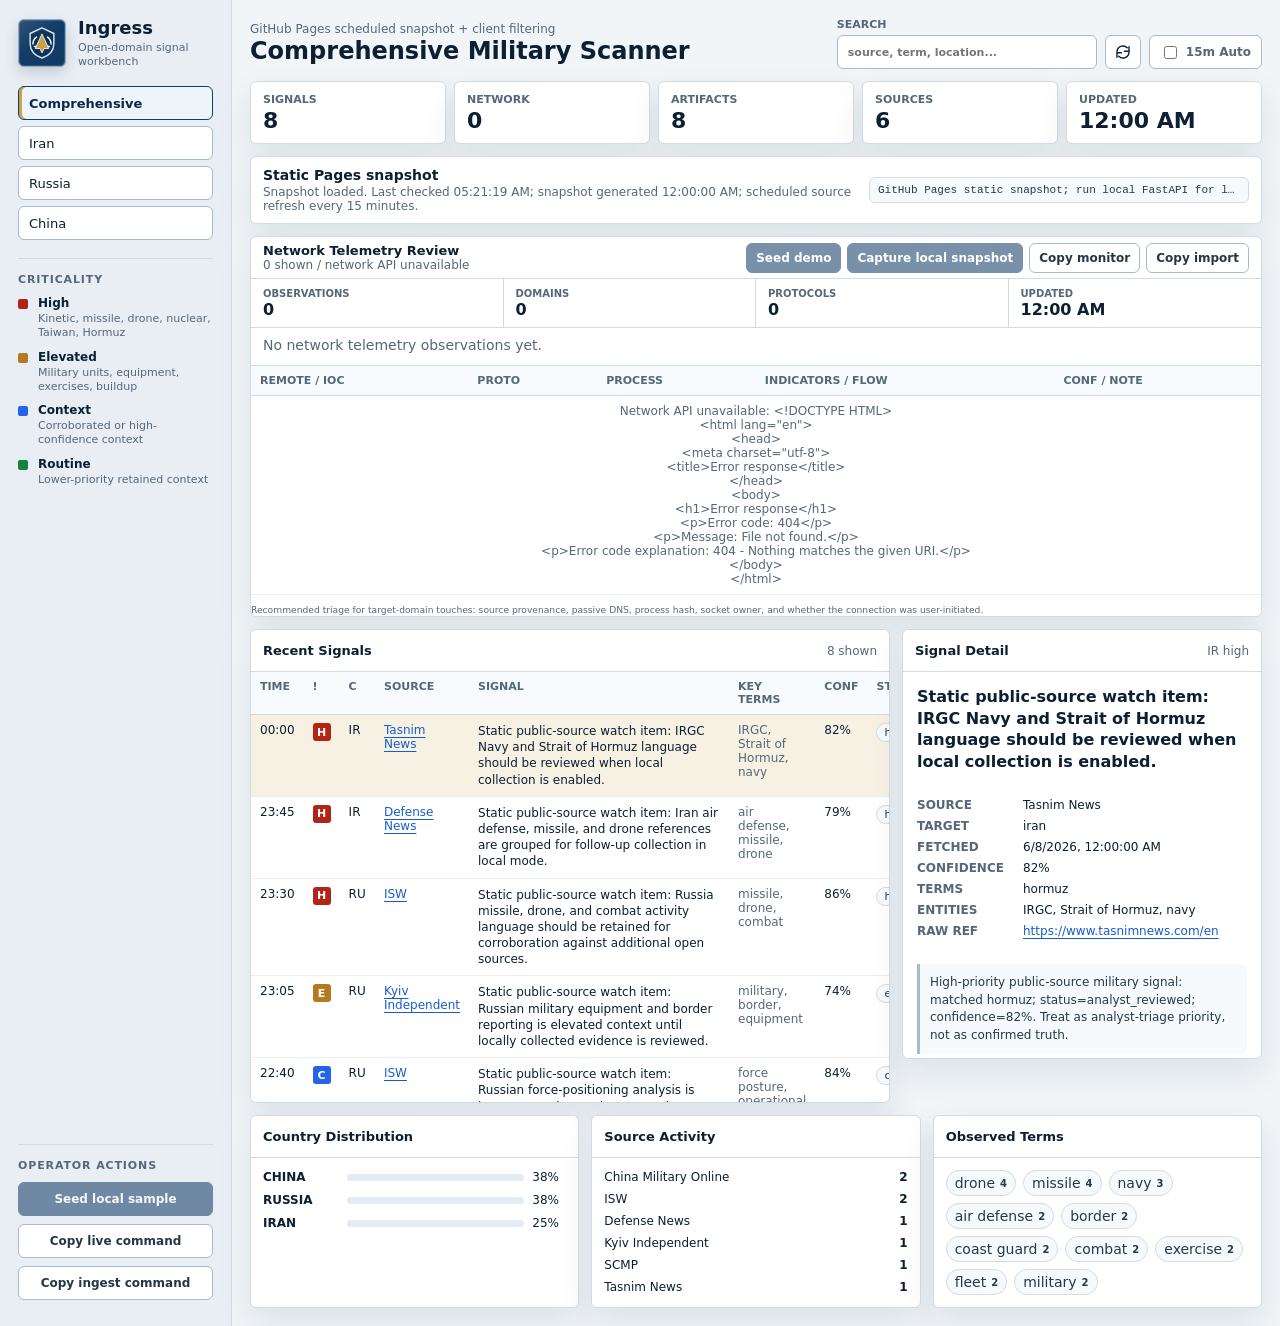
==== commit e8e1addd: "Refine web telemetry review and prevent signal starvation" ====
--- a/src/ingress/web/index.html
+++ b/src/ingress/web/index.html
@@ -91,11 +91,12 @@
         <section class="network-panel" aria-label="Network telemetry">
           <div class="panel-heading network-heading">
             <div>
-              <h3>Network Telemetry</h3>
+              <h3>Network Telemetry Review</h3>
               <span id="networkResultCount">0 observations</span>
             </div>
             <div class="network-actions">
-              <button id="seedNetwork" class="mini-button" type="button">Seed sample</button>
+              <button id="seedNetwork" class="mini-button" type="button">Seed demo</button>
+              <button id="captureLiveNetwork" class="mini-button" type="button" title="Capture a focused local connection-table snapshot for selected public target domains">Capture local snapshot</button>
               <button id="copyNetwork" class="mini-button secondary" type="button">Copy monitor</button>
               <button id="copyNetworkImport" class="mini-button secondary" type="button">Copy import</button>
             </div>
@@ -107,21 +108,34 @@
             <div><span>Updated</span><strong id="networkUpdated">--</strong></div>
           </div>
           <div id="networkHighlights" class="network-highlights"></div>
+
+          <div id="networkDemoWarning" class="demo-warning" style="display:none;">
+            <strong>DEMO / SYNTHETIC DATA DETECTED</strong>
+            <span>Processes named <code>sample-*</code> or telemetry marked <code>demo</code>, <code>sample</code>, or <code>synthetic</code> are smoke-test records. They are not proof of real host activity.</span>
+            <div class="triage-hints">
+              Next: compare against imported telemetry, focused local snapshots, or <code>ingress-*.jsonl</code> timestamps before treating a row as operational evidence.
+            </div>
+          </div>
+
           <div class="network-table-wrap">
             <table class="network-table">
               <thead>
                 <tr>
-                  <th>Remote</th>
+                  <th>Remote / IOC</th>
                   <th>Proto</th>
                   <th>Process</th>
-                  <th>Indicators</th>
-                  <th>Flow</th>
+                  <th>Indicators / Flow</th>
+                  <th>Conf / Note</th>
                 </tr>
               </thead>
               <tbody id="networkBody">
                 <tr><td colspan="5" class="empty-state">Loading network telemetry...</td></tr>
               </tbody>
             </table>
+          </div>
+
+          <div class="triage-actions">
+            <small>Recommended triage for target-domain touches: source provenance, passive DNS, process hash, socket owner, and whether the connection was user-initiated.</small>
           </div>
         </section>
 
--- a/src/ingress/web/assets/styles.css
+++ b/src/ingress/web/assets/styles.css
@@ -602,7 +602,7 @@
 }
 
 .network-table td:first-child strong,
-.network-table td:first-child span {
+.network-table td:first-child span.time {
   display: block;
 }
 
@@ -610,10 +610,100 @@
   overflow-wrap: anywhere;
 }
 
-.network-table td:first-child span {
+.network-table td:first-child span.time {
   margin-top: 2px;
   color: var(--muted);
   font-size: 11px;
+}
+
+.demo-warning {
+  background: #fff3cd;
+  border: 1px solid #ffeaa7;
+  color: #664d03;
+  padding: 10px 12px;
+  border-radius: 6px;
+  margin-bottom: 10px;
+  font-size: 12.5px;
+  line-height: 1.35;
+}
+.demo-warning strong {
+  display: block;
+  margin-bottom: 4px;
+}
+.demo-warning .triage-hints {
+  margin-top: 6px;
+  font-size: 11.5px;
+  opacity: 0.9;
+}
+
+.synth-badge,
+.mil-pill,
+.detail-badge {
+  display: inline-block;
+  font-size: 9.5px;
+  font-weight: 800;
+  padding: 1px 5px;
+  border-radius: 3px;
+  vertical-align: middle;
+  margin-left: 4px;
+}
+.synth-badge {
+  background: #f0ad4e;
+  color: #fff;
+}
+.net-tag {
+  background: #0ea5e9;
+  color: #fff;
+  font-size: 9px;
+  padding: 1px 4px;
+  border-radius: 2px;
+  margin-right: 4px;
+  font-weight: 700;
+}
+.mil-pill, .detail-badge.mil {
+  background: #b42318;
+  color: #fff;
+}
+.detail-badge {
+  font-size: 10px;
+}
+
+.triage-box {
+  margin-top: 10px;
+  background: #f8f1e3;
+  border-left: 3px solid #c2410c;
+  padding: 8px 10px;
+  font-size: 12px;
+  line-height: 1.4;
+}
+
+.synth-note,
+.mil-note {
+  line-height: 1.4;
+}
+
+.flow-note {
+  display: block;
+  margin-top: 2px;
+  color: var(--muted);
+}
+
+.conf-col small {
+  color: var(--muted);
+  font-size: 10px;
+}
+
+.network-table tr.synthetic {
+  background: #fff8e6;
+}
+.network-table tr.military-ioc {
+  border-left: 3px solid #b42318;
+}
+
+.triage-actions {
+  margin-top: 8px;
+  font-size: 11px;
+  color: var(--muted);
 }
 
 .panel-heading {
